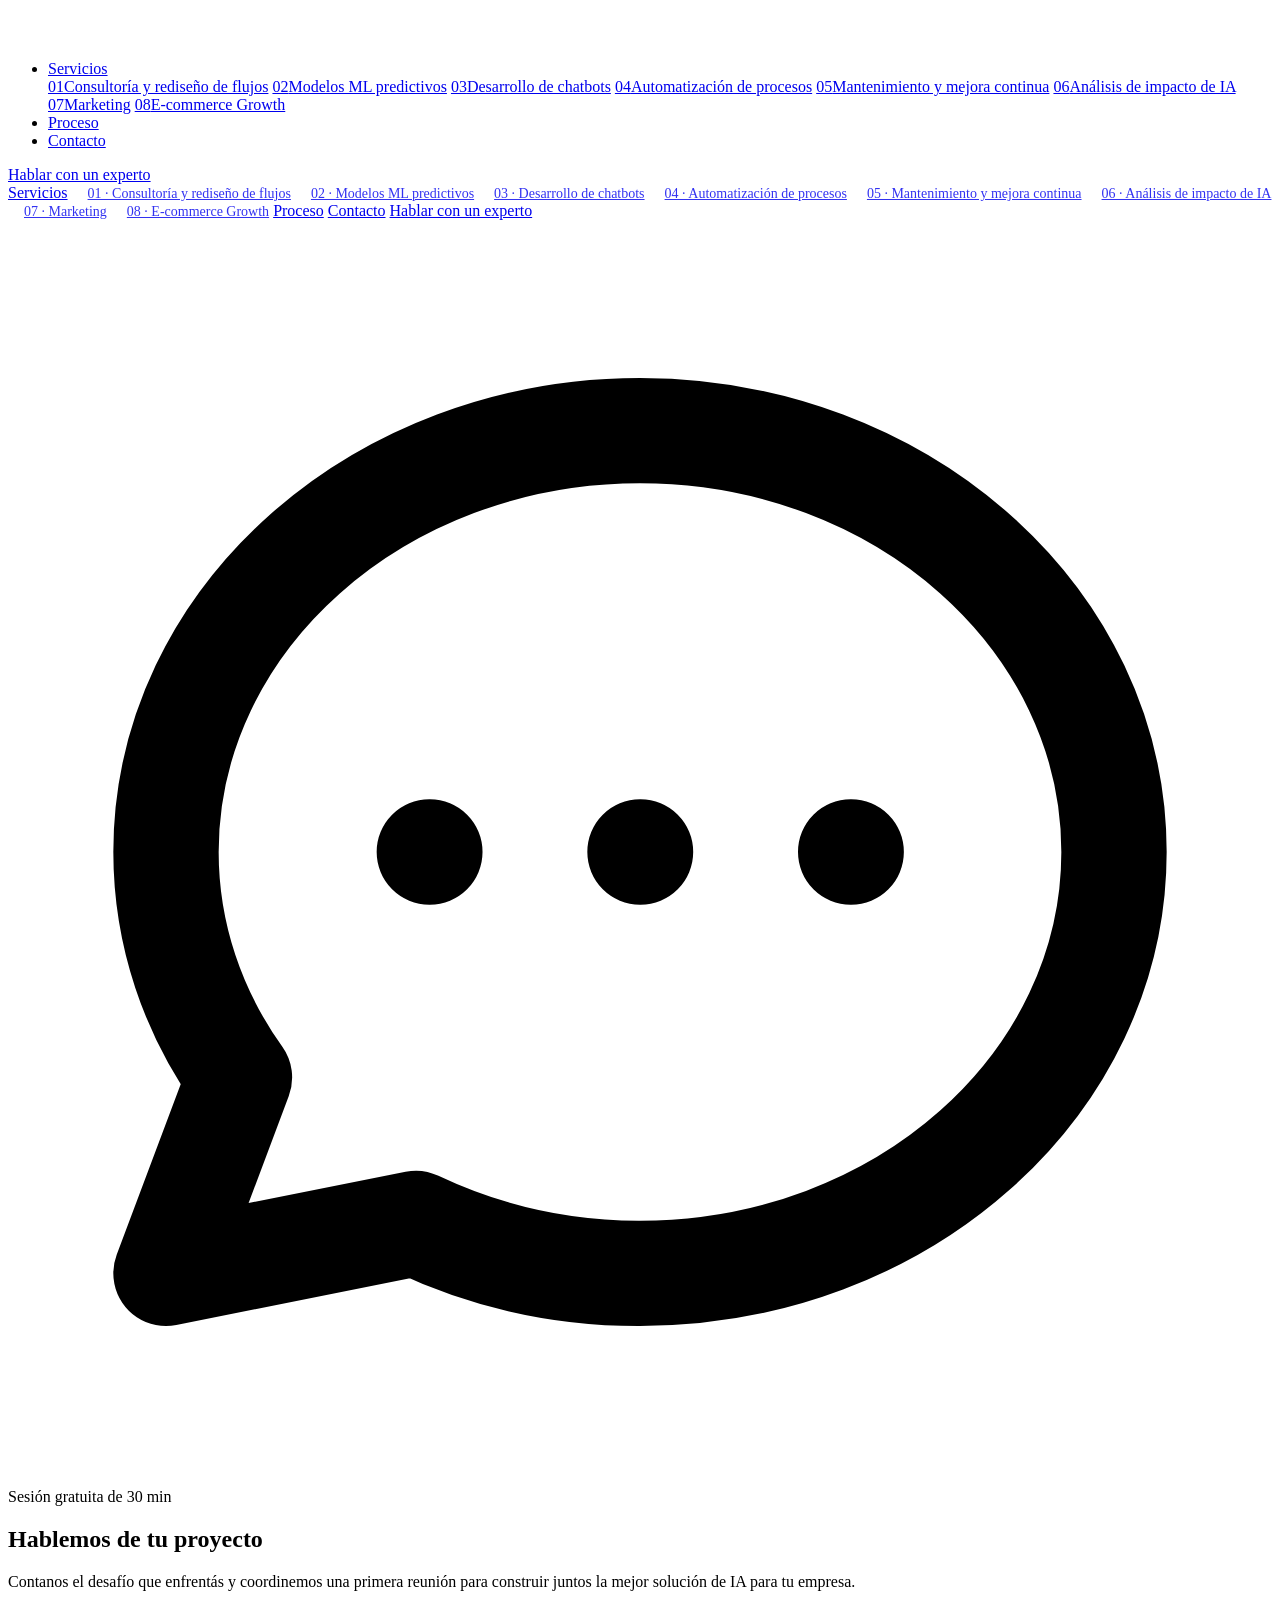
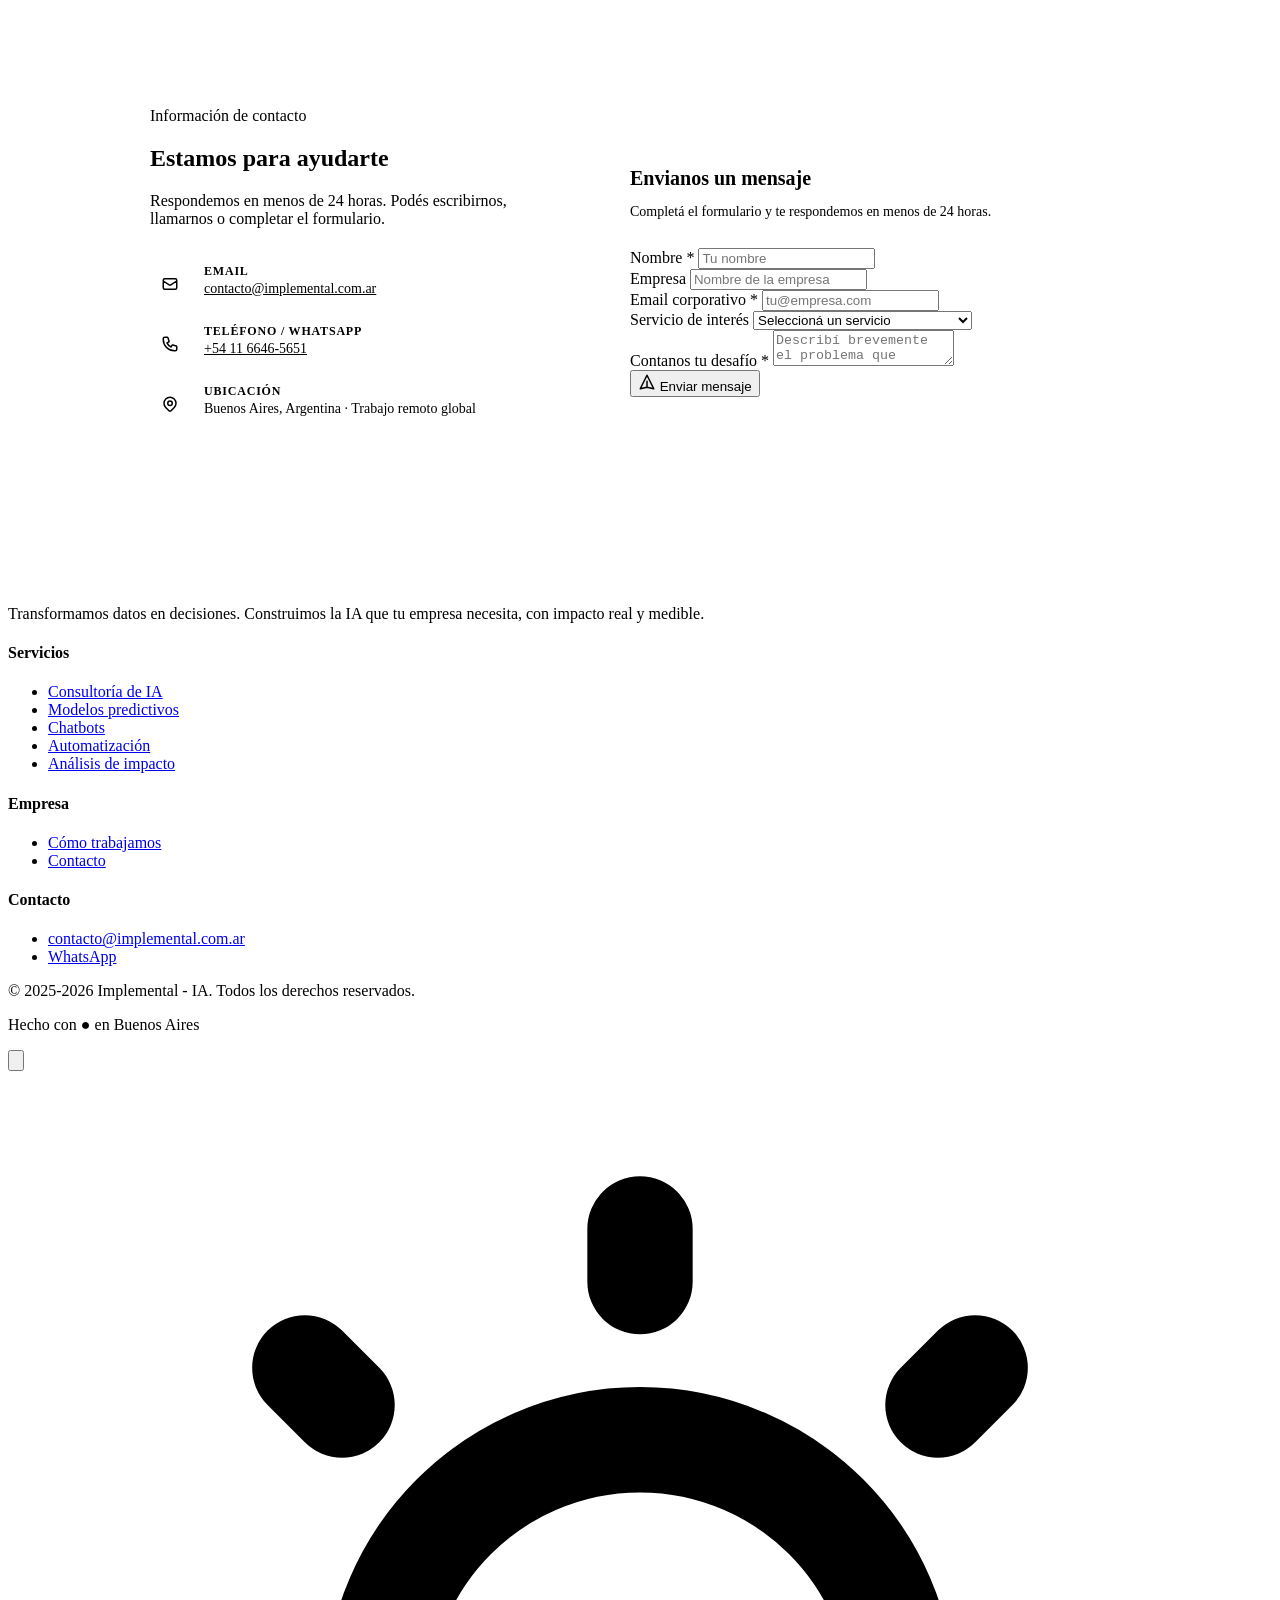
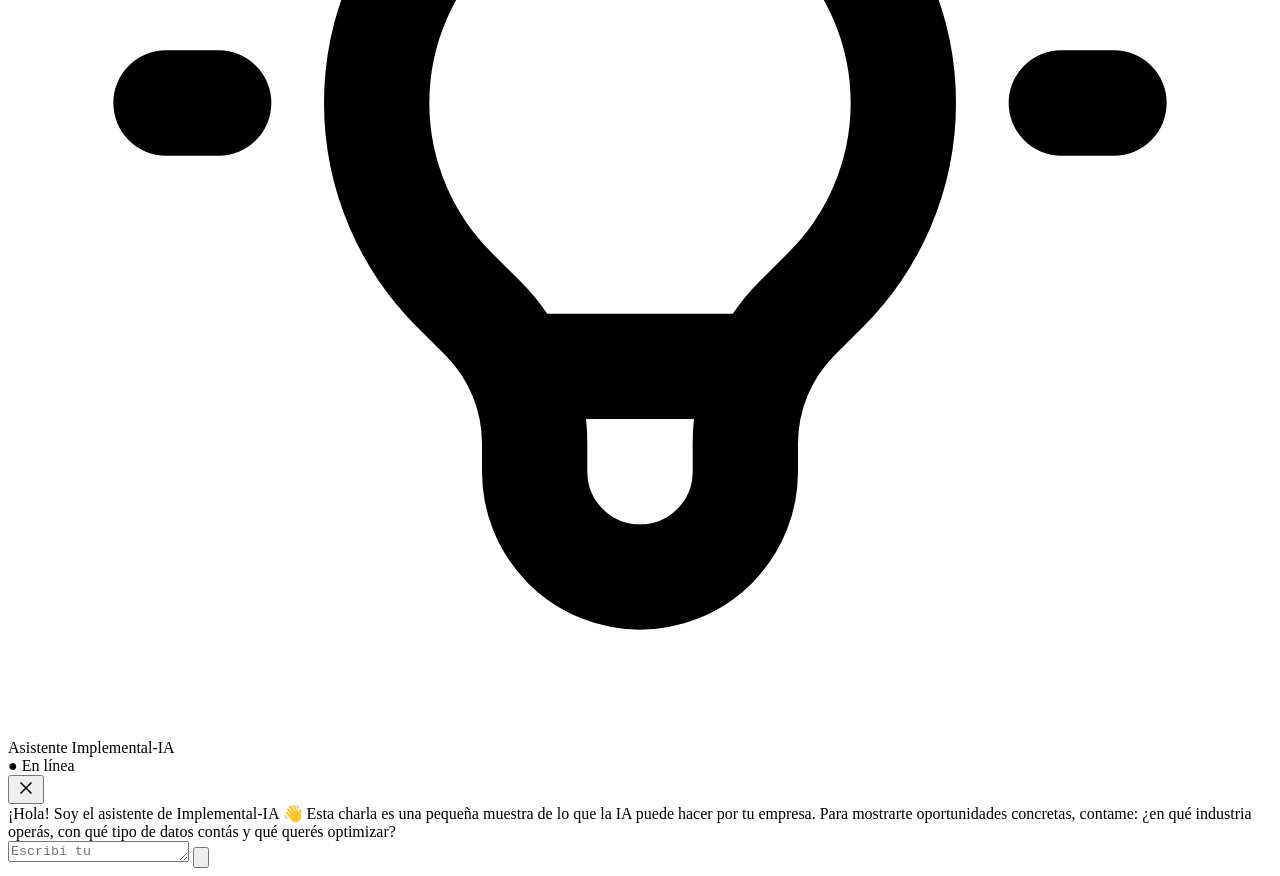
==== contacto.html @ 4bd50ece "chatbot: no reabrir automáticamente si el usuario ya lo cerró Usa sessionStorage para recordar que e" ====
<!DOCTYPE html>
<html lang="es">
<head>
  <meta charset="UTF-8" />
  <meta name="viewport" content="width=device-width, initial-scale=1.0" />
  <title>Contacto | Implemental - IA</title>

  <!-- SEO -->
  <meta name="description" content="Contactá a Implemental-IA para hablar sobre tu proyecto de inteligencia artificial. Email, WhatsApp y formulario de contacto. Buenos Aires, Argentina." />
  <meta name="robots" content="index, follow" />
  <link rel="canonical" href="https://implemental.com.ar/contacto" />

  <!-- Open Graph -->
  <meta property="og:type" content="website" />
  <meta property="og:url" content="https://implemental.com.ar/contacto" />
  <meta property="og:title" content="Hablemos de tu proyecto de IA — Implemental" />
  <meta property="og:description" content="Agendá una sesión gratuita de 30 minutos. Contanos tu desafío y construimos juntos la mejor solución de IA para tu empresa." />
  <meta property="og:locale" content="es_AR" />
  <meta property="og:site_name" content="Implemental IA" />

  <!-- Twitter Card -->
  <meta name="twitter:card" content="summary_large_image" />
  <meta name="twitter:title" content="Hablemos de tu proyecto de IA — Implemental" />
  <meta name="twitter:description" content="Agendá una sesión gratuita de 30 minutos con el equipo de Implemental-IA." />

  <!-- JSON-LD -->
  <script type="application/ld+json">
  {
    "@context": "https://schema.org",
    "@type": "ContactPage",
    "name": "Contacto — Implemental IA",
    "url": "https://implemental.com.ar/contacto",
    "description": "Página de contacto de Implemental IA. Sesión gratuita de diagnóstico de 30 minutos.",
    "isPartOf": {
      "@type": "WebSite",
      "name": "Implemental IA",
      "url": "https://implemental.com.ar"
    },
    "mainEntity": {
      "@type": "Organization",
      "name": "Implemental IA",
      "email": "contacto@implemental.com.ar",
      "telephone": "+54-11-6646-5651",
      "address": {
        "@type": "PostalAddress",
        "addressLocality": "Buenos Aires",
        "addressCountry": "AR"
      }
    }
  }
  </script>

  <!-- GA4 -->
  <script async src="https://www.googletagmanager.com/gtag/js?id=G-WNLGPR5VN7"></script>
  <script>
    window.dataLayer = window.dataLayer || [];
    function gtag(){dataLayer.push(arguments);}
    gtag('js', new Date());
    gtag('config', 'G-WNLGPR5VN7');
  </script>

  <link rel="preconnect" href="https://fonts.googleapis.com" />
  <link rel="preconnect" href="https://fonts.gstatic.com" crossorigin />
  <link href="https://fonts.googleapis.com/css2?family=Hanken+Grotesk:wght@300;400;500;600;700;800&display=swap" rel="stylesheet" />
  <link rel="stylesheet" href="styles.css" />

  <style>
    /* ─── Contact section ─── */
    .contact-section {
      padding: 100px 0;
      background: var(--bg-subtle);
    }
    .contact-inner {
      display: grid;
      grid-template-columns: 1fr 1.5fr;
      gap: 80px;
      align-items: start;
      max-width: 980px;
      margin: 0 auto;
    }

    /* Info side */
    .contact-info {}
    .contact-items {
      margin-top: 36px;
      display: flex;
      flex-direction: column;
      gap: 20px;
    }
    .contact-item {
      display: flex;
      align-items: flex-start;
      gap: 14px;
    }
    .contact-item-icon {
      width: 40px; height: 40px; min-width: 40px;
      border-radius: 10px;
      background: var(--violet-pale);
      display: flex; align-items: center; justify-content: center;
    }
    .contact-item-icon svg { width: 18px; height: 18px; color: var(--violet); }
    .contact-item-label {
      font-size: 12px;
      font-weight: 600;
      color: var(--gray-500);
      text-transform: uppercase;
      letter-spacing: .8px;
      margin-bottom: 2px;
    }
    .contact-item-val {
      font-size: 14px;
      font-weight: 500;
      color: var(--gray-700);
    }

    /* Form side */
    .contact-form {
      background: var(--white);
      border: 1px solid var(--gray-200);
      border-radius: 20px;
      padding: 40px;
      box-shadow: var(--shadow-sm);
    }
    .contact-form h3 {
      font-size: 20px;
      font-weight: 700;
      color: var(--gray-900);
      margin-bottom: 6px;
    }
    .contact-form .form-intro {
      font-size: 14px;
      color: var(--gray-500);
      margin-bottom: 28px;
    }

    @media (max-width: 900px) {
      .contact-inner {
        grid-template-columns: 1fr;
        gap: 48px;
      }
    }
  </style>
</head>
<body>

<!-- ══ NAV ══ -->
<nav id="navbar">
  <div class="container">
    <div class="nav-inner">
      <a href="index.html" class="logo">
        <img src="logo_implemental_oficial.svg" alt="Implemental - IA" style="height:32px;width:auto;filter:brightness(0) invert(1);" />
      </a>
      <ul class="nav-links">
        <li class="nav-item has-dropdown">
          <a href="servicios.html">Servicios</a>
          <div class="nav-dropdown">
            <a href="servicios/consultoria-flujos.html"><span class="dd-num">01</span>Consultoría y rediseño de flujos</a>
            <a href="servicios/modelos-predictivos.html"><span class="dd-num">02</span>Modelos ML predictivos</a>
            <a href="servicios/chatbots.html"><span class="dd-num">03</span>Desarrollo de chatbots</a>
            <a href="servicios/automatizacion.html"><span class="dd-num">04</span>Automatización de procesos</a>
            <a href="servicios/mantenimiento.html"><span class="dd-num">05</span>Mantenimiento y mejora continua</a>
            <a href="servicios/analisis-impacto.html"><span class="dd-num">06</span>Análisis de impacto de IA</a>
            <a href="servicios/marketing.html"><span class="dd-num">07</span>Marketing</a>
            <a href="servicios/ecommerce-growth.html"><span class="dd-num">08</span>E-commerce Growth</a>
          </div>
        </li>
        <li><a href="proceso.html">Proceso</a></li>
        <li><a href="contacto.html" class="active">Contacto</a></li>
      </ul>
      <div class="nav-cta">
        <a href="contacto.html" class="btn btn-primary btn-sm">Hablar con un experto</a>
      </div>
      <div class="hamburger" id="hamburger" onclick="toggleMenu()">
        <span></span><span></span><span></span>
      </div>
    </div>
  </div>
</nav>

<!-- Mobile menu -->
<div class="mobile-menu" id="mobileMenu" onclick="closeMenu(event)">
  <div class="mobile-menu-panel">
    <a href="servicios.html" onclick="closeMenuDirect()">Servicios</a>
    <a href="servicios/consultoria-flujos.html" onclick="closeMenuDirect()" style="font-size:14px;padding-left:16px;opacity:.8;">01 · Consultoría y rediseño de flujos</a>
    <a href="servicios/modelos-predictivos.html" onclick="closeMenuDirect()" style="font-size:14px;padding-left:16px;opacity:.8;">02 · Modelos ML predictivos</a>
    <a href="servicios/chatbots.html" onclick="closeMenuDirect()" style="font-size:14px;padding-left:16px;opacity:.8;">03 · Desarrollo de chatbots</a>
    <a href="servicios/automatizacion.html" onclick="closeMenuDirect()" style="font-size:14px;padding-left:16px;opacity:.8;">04 · Automatización de procesos</a>
    <a href="servicios/mantenimiento.html" onclick="closeMenuDirect()" style="font-size:14px;padding-left:16px;opacity:.8;">05 · Mantenimiento y mejora continua</a>
    <a href="servicios/analisis-impacto.html" onclick="closeMenuDirect()" style="font-size:14px;padding-left:16px;opacity:.8;">06 · Análisis de impacto de IA</a>
    <a href="servicios/marketing.html" onclick="closeMenuDirect()" style="font-size:14px;padding-left:16px;opacity:.8;">07 · Marketing</a>
    <a href="servicios/ecommerce-growth.html" onclick="closeMenuDirect()" style="font-size:14px;padding-left:16px;opacity:.8;">08 · E-commerce Growth</a>
    <a href="proceso.html" onclick="closeMenuDirect()">Proceso</a>
    <a href="contacto.html" class="active" onclick="closeMenuDirect()">Contacto</a>
    <a href="contacto.html" class="btn btn-primary" onclick="closeMenuDirect()" style="justify-content:center;margin-top:16px;">Hablar con un experto</a>
  </div>
</div>

<!-- ══ PAGE HERO ══ -->
<section class="page-hero" style="min-height:50vh;">
  <div class="page-hero-bg"></div>
  <div class="container">
    <div class="page-hero-content">
      <span class="badge">
        <svg fill="none" stroke="currentColor" stroke-width="2" viewBox="0 0 24 24" aria-hidden="true"><path stroke-linecap="round" stroke-linejoin="round" d="M8 12h.01M12 12h.01M16 12h.01M21 12c0 4.418-4.03 8-9 8a9.863 9.863 0 01-4.255-.949L3 20l1.395-3.72C3.512 15.042 3 13.574 3 12c0-4.418 4.03-8 9-8s9 3.582 9 8z"/></svg>
        Sesión gratuita de 30 min
      </span>
      <h1>Hablemos de tu proyecto</h1>
      <p>Contanos el desafío que enfrentás y coordinemos una primera reunión para construir juntos la mejor solución de IA para tu empresa.</p>
    </div>
  </div>
</section>

<!-- ══ CONTACT SECTION ══ -->
<section class="contact-section">
  <div class="container">
    <div class="contact-inner">

      <!-- Info -->
      <div class="contact-info">
        <span class="section-label reveal">Información de contacto</span>
        <h2 class="section-title reveal">Estamos para ayudarte</h2>
        <p class="section-sub reveal">Respondemos en menos de 24 horas. Podés escribirnos, llamarnos o completar el formulario.</p>

        <div class="contact-items">
          <div class="contact-item reveal">
            <div class="contact-item-icon">
              <svg fill="none" stroke="currentColor" stroke-width="2" viewBox="0 0 24 24" aria-hidden="true"><path stroke-linecap="round" stroke-linejoin="round" d="M3 8l7.89 5.26a2 2 0 002.22 0L21 8M5 19h14a2 2 0 002-2V7a2 2 0 00-2-2H5a2 2 0 00-2 2v10a2 2 0 002 2z"/></svg>
            </div>
            <div>
              <div class="contact-item-label">Email</div>
              <div class="contact-item-val"><a href="mailto:contacto@implemental.com.ar" style="color:inherit;">contacto@implemental.com.ar</a></div>
            </div>
          </div>

          <div class="contact-item reveal">
            <div class="contact-item-icon">
              <svg fill="none" stroke="currentColor" stroke-width="2" viewBox="0 0 24 24" aria-hidden="true"><path stroke-linecap="round" stroke-linejoin="round" d="M3 5a2 2 0 012-2h3.28a1 1 0 01.948.684l1.498 4.493a1 1 0 01-.502 1.21l-2.257 1.13a11.042 11.042 0 005.516 5.516l1.13-2.257a1 1 0 011.21-.502l4.493 1.498a1 1 0 01.684.949V19a2 2 0 01-2 2h-1C9.716 21 3 14.284 3 6V5z"/></svg>
            </div>
            <div>
              <div class="contact-item-label">Teléfono / WhatsApp</div>
              <div class="contact-item-val"><a href="https://wa.me/5491166465651" target="_blank" rel="noopener noreferrer" style="color:inherit;">+54 11 6646-5651</a></div>
            </div>
          </div>

          <div class="contact-item reveal">
            <div class="contact-item-icon">
              <svg fill="none" stroke="currentColor" stroke-width="2" viewBox="0 0 24 24" aria-hidden="true"><path stroke-linecap="round" stroke-linejoin="round" d="M17.657 16.657L13.414 20.9a1.998 1.998 0 01-2.827 0l-4.244-4.243a8 8 0 1111.314 0z"/><path stroke-linecap="round" stroke-linejoin="round" d="M15 11a3 3 0 11-6 0 3 3 0 016 0z"/></svg>
            </div>
            <div>
              <div class="contact-item-label">Ubicación</div>
              <div class="contact-item-val">Buenos Aires, Argentina · Trabajo remoto global</div>
            </div>
          </div>
        </div>
      </div>

      <!-- Form -->
      <form id="contact-form" class="contact-form reveal" name="contacto" data-netlify="true" netlify-honeypot="bot-field" onsubmit="handleSubmit(event)">
        <input type="hidden" name="form-name" value="contacto" />
        <input type="hidden" name="bot-field" />
        <input type="hidden" name="chat_historial" id="chat_historial" />
        <input type="hidden" name="como_nos_encontro" id="como_nos_encontro" />

        <h3>Envianos un mensaje</h3>
        <p class="form-intro">Completá el formulario y te respondemos en menos de 24 horas.</p>

        <div class="form-row">
          <div class="form-group">
            <label for="nombre">Nombre <span aria-hidden="true" style="color:var(--violet);">*</span></label>
            <input type="text" id="nombre" name="nombre" placeholder="Tu nombre" required aria-required="true" autocomplete="name" />
          </div>
          <div class="form-group">
            <label for="empresa">Empresa</label>
            <input type="text" id="empresa" name="empresa" placeholder="Nombre de la empresa" autocomplete="organization" />
          </div>
        </div>
        <div class="form-group">
          <label for="email">Email corporativo <span aria-hidden="true" style="color:var(--violet);">*</span></label>
          <input type="email" id="email" name="email" placeholder="tu@empresa.com" required aria-required="true" autocomplete="email" />
        </div>
        <div class="form-group">
          <label for="servicio">Servicio de interés</label>
          <select id="servicio" name="servicio" autocomplete="off">
            <option value="" disabled selected>Seleccioná un servicio</option>
            <option>Consultoría y rediseño de flujos</option>
            <option>Modelos ML predictivos</option>
            <option>Desarrollo de chatbots</option>
            <option>Automatización de procesos</option>
            <option>Mantenimiento y mejora continua</option>
            <option>Análisis de impacto de IA</option>
            <option>No sé, necesito orientación</option>
          </select>
        </div>
        <div class="form-group">
          <label for="mensaje">Contanos tu desafío <span aria-hidden="true" style="color:var(--violet);">*</span></label>
          <textarea id="mensaje" name="mensaje" placeholder="Describí brevemente el problema que querés resolver con IA..." required aria-required="true"></textarea>
        </div>
        <button type="submit" class="btn btn-primary form-submit">
          <svg width="18" height="18" fill="none" stroke="currentColor" stroke-width="2" viewBox="0 0 24 24" aria-hidden="true"><path stroke-linecap="round" stroke-linejoin="round" d="M12 19l9 2-9-18-9 18 9-2zm0 0v-8"/></svg>
          Enviar mensaje
        </button>
      </form>

    </div>
  </div>
</section>

<!-- ══ FOOTER ══ -->
<footer>
  <div class="container">
    <div class="footer-inner">
      <div class="footer-brand">
        <a href="index.html" class="logo">
          <img src="logo_implemental_oficial.svg" alt="Implemental - IA" style="height:48px;width:auto;filter:brightness(0) invert(1);" />
        </a>
        <p>Transformamos datos en decisiones. Construimos la IA que tu empresa necesita, con impacto real y medible.</p>
      </div>
      <div class="footer-col">
        <h4>Servicios</h4>
        <ul>
          <li><a href="servicios.html">Consultoría de IA</a></li>
          <li><a href="servicios.html">Modelos predictivos</a></li>
          <li><a href="servicios.html">Chatbots</a></li>
          <li><a href="servicios.html">Automatización</a></li>
          <li><a href="servicios.html">Análisis de impacto</a></li>
        </ul>
      </div>
      <div class="footer-col">
        <h4>Empresa</h4>
        <ul>
          <li><a href="proceso.html">Cómo trabajamos</a></li>
          <li><a href="contacto.html">Contacto</a></li>
        </ul>
      </div>
      <div class="footer-col">
        <h4>Contacto</h4>
        <ul>
          <li><a href="mailto:contacto@implemental.com.ar">contacto@implemental.com.ar</a></li>
          <li><a href="https://wa.me/5491166465651" target="_blank" rel="noopener noreferrer">WhatsApp</a></li>
        </ul>
      </div>
    </div>
    <div class="footer-bottom">
      <p>&copy; 2025-2026 Implemental - IA. Todos los derechos reservados.</p>
      <p>Hecho con <span class="green-dot">&#9679;</span> en Buenos Aires</p>
    </div>
  </div>
</footer>

<!-- ══ CHATBOT ══ -->
<button id="chat-btn" aria-label="Abrir chat">
  <svg fill="none" stroke="currentColor" stroke-width="2" viewBox="0 0 24 24" aria-hidden="true">
    <path stroke-linecap="round" stroke-linejoin="round" d="M8 10h.01M12 10h.01M16 10h.01M21 12c0 4.418-4.03 8-9 8a9.863 9.863 0 01-4.255-.949L3 20l1.395-3.72C3.512 15.042 3 13.574 3 12c0-4.418 4.03-8 9-8s9 3.582 9 8z"/>
  </svg>
</button>

<div id="chat-window">
  <div id="chat-header">
    <div class="chat-avatar">
      <svg fill="none" stroke="currentColor" stroke-width="2" viewBox="0 0 24 24" aria-hidden="true">
        <path stroke-linecap="round" stroke-linejoin="round" d="M9.663 17h4.673M12 3v1m6.364 1.636l-.707.707M21 12h-1M4 12H3m3.343-5.657l-.707-.707m2.828 9.9a5 5 0 117.072 0l-.548.547A3.374 3.374 0 0014 18.469V19a2 2 0 11-4 0v-.531c0-.895-.356-1.754-.988-2.386l-.548-.547z"/>
      </svg>
    </div>
    <div class="chat-info">
      <div class="chat-name">Asistente Implemental-IA</div>
      <div class="chat-status">● En línea</div>
    </div>
    <button id="chat-close" aria-label="Cerrar chat">
      <svg width="20" height="20" fill="none" stroke="currentColor" stroke-width="2" viewBox="0 0 24 24" aria-hidden="true">
        <path stroke-linecap="round" stroke-linejoin="round" d="M6 18L18 6M6 6l12 12"/>
      </svg>
    </button>
  </div>
  <div id="chat-messages">
    <div class="chat-msg bot">¡Hola! Soy el asistente de Implemental-IA 👋 Esta charla es una pequeña muestra de lo que la IA puede hacer por tu empresa. Para mostrarte oportunidades concretas, contame: ¿en qué industria operás, con qué tipo de datos contás y qué querés optimizar?</div>
  </div>
  <div id="chat-input-row">
    <textarea id="chat-input" placeholder="Escribí tu consulta..." autocomplete="off" rows="1"></textarea>
    <button id="chat-send" aria-label="Enviar">
      <svg fill="none" stroke="currentColor" stroke-width="2" viewBox="0 0 24 24" aria-hidden="true">
        <path stroke-linecap="round" stroke-linejoin="round" d="M12 19l9 2-9-18-9 18 9-2zm0 0v-8"/>
      </svg>
    </button>
  </div>
</div>

<!-- ══ JS ══ -->
<script>
  const navbar = document.getElementById('navbar');
  window.addEventListener('scroll', () => {
    navbar.classList.toggle('scrolled', window.scrollY > 20);
  });

  const revealEls = document.querySelectorAll('.reveal');
  const observer = new IntersectionObserver((entries) => {
    entries.forEach((entry, i) => {
      if (entry.isIntersecting) {
        setTimeout(() => entry.target.classList.add('visible'), i * 60);
        observer.unobserve(entry.target);
      }
    });
  }, { threshold: 0.1, rootMargin: '0px 0px -40px 0px' });
  revealEls.forEach(el => observer.observe(el));

  function toggleMenu() {
    document.getElementById('mobileMenu').classList.toggle('open');
  }
  function closeMenu(e) {
    if (e.target === document.getElementById('mobileMenu')) {
      document.getElementById('mobileMenu').classList.remove('open');
    }
  }
  function closeMenuDirect() {
    document.getElementById('mobileMenu').classList.remove('open');
  }

  function gaEvent(name, params) {
    if (typeof gtag !== 'undefined') gtag('event', name, params || {});
  }

  document.querySelectorAll('a[href*="wa.me"]').forEach(el => {
    el.addEventListener('click', () => gaEvent('whatsapp_click', { location: el.closest('section')?.id || 'page' }));
  });
  document.querySelectorAll('a[href^="mailto"]').forEach(el => {
    el.addEventListener('click', () => gaEvent('email_click'));
  });

  // Capturar referrer
  document.getElementById('como_nos_encontro').value = document.referrer || 'Acceso directo';

  // Form submit
  async function handleSubmit(e) {
    e.preventDefault();
    const btn = e.target.querySelector('button[type="submit"]');

    // Incluir historial del chat
    if (typeof chatHistory !== 'undefined' && chatHistory.length > 0) {
      const historialTexto = chatHistory.map(m =>
        (m.role === 'user' ? 'Usuario: ' : 'Bot: ') + m.content
      ).join('\n');
      document.getElementById('chat_historial').value = historialTexto;
    } else {
      document.getElementById('chat_historial').value = 'No hubo conversación con el chatbot.';
    }

    const formData = new FormData(e.target);

    try {
      await fetch('/', { method: 'POST', headers: { 'Content-Type': 'application/x-www-form-urlencoded' },
        body: new URLSearchParams(formData).toString() });

      btn.textContent = '¡Mensaje enviado!';
      btn.style.background = 'var(--green)';
      btn.style.boxShadow = '0 4px 16px rgba(16,185,129,.35)';
      e.target.reset();

      gaEvent('form_submit', {
        servicio: formData.get('servicio') || 'no especificado',
        chatbot_usado: chatHistory && chatHistory.length > 0,
        mensajes_chat: chatHistory ? Math.floor(chatHistory.length / 2) : 0
      });

      setTimeout(() => {
        btn.innerHTML = `<svg width="18" height="18" fill="none" stroke="currentColor" stroke-width="2" viewBox="0 0 24 24" aria-hidden="true"><path stroke-linecap="round" stroke-linejoin="round" d="M12 19l9 2-9-18-9 18 9-2zm0 0v-8"/></svg> Enviar mensaje`;
        btn.style.background = '';
        btn.style.boxShadow = '';
      }, 3000);
    } catch {
      btn.textContent = 'Error al enviar. Intentá de nuevo.';
      setTimeout(() => {
        btn.innerHTML = `<svg width="18" height="18" fill="none" stroke="currentColor" stroke-width="2" viewBox="0 0 24 24" aria-hidden="true"><path stroke-linecap="round" stroke-linejoin="round" d="M12 19l9 2-9-18-9 18 9-2zm0 0v-8"/></svg> Enviar mensaje`;
      }, 3000);
    }
  }

  // Chatbot
  const chatBtn = document.getElementById('chat-btn');
  const chatWindow = document.getElementById('chat-window');
  const chatClose = document.getElementById('chat-close');
  const chatInput = document.getElementById('chat-input');
  const chatSend = document.getElementById('chat-send');
  const chatMessages = document.getElementById('chat-messages');

  let chatHistory = [];
  let chatMessageCount = 0;
  let chatOpened = false;

  setTimeout(() => {
    chatWindow.classList.add('open');
    if (!chatOpened) {
      chatOpened = true;
      gaEvent('chatbot_auto_open');
    }
  }, 1200);

  chatBtn.addEventListener('click', () => {
    const isOpening = !chatWindow.classList.contains('open');
    chatWindow.classList.toggle('open');
    if (isOpening && !chatOpened) {
      chatOpened = true;
      gaEvent('chatbot_open', { method: 'button' });
    }
  });
  chatClose.addEventListener('click', () => {
    chatWindow.classList.remove('open');
    sessionStorage.setItem('chatClosed', '1');
    gaEvent('chatbot_close', { messages_sent: chatMessageCount });
  });

  chatInput.addEventListener('input', () => {
    chatInput.style.height = 'auto';
    chatInput.style.height = Math.min(chatInput.scrollHeight, 120) + 'px';
  });
  chatInput.addEventListener('keydown', (e) => {
    if (e.key === 'Enter' && !e.shiftKey) { e.preventDefault(); sendMessage(); }
  });
  chatSend.addEventListener('click', sendMessage);

  function addMsg(text, role) {
    const div = document.createElement('div');
    div.className = 'chat-msg ' + role;
    div.textContent = text;
    chatMessages.appendChild(div);
    chatMessages.scrollTop = chatMessages.scrollHeight;
    return div;
  }

  function showTyping() {
    const div = document.createElement('div');
    div.className = 'chat-msg bot chat-typing';
    div.innerHTML = '<span></span><span></span><span></span>';
    chatMessages.appendChild(div);
    chatMessages.scrollTop = chatMessages.scrollHeight;
    return div;
  }

  async function sendMessage() {
    const text = chatInput.value.trim();
    if (!text) return;
    chatInput.value = '';
    chatInput.style.height = 'auto';
    chatInput.disabled = true;
    chatSend.disabled = true;

    addMsg(text, 'user');
    chatHistory.push({ role: 'user', content: text });
    chatMessageCount++;
    gaEvent('chatbot_message_sent', { message_number: chatMessageCount });

    const typing = showTyping();

    try {
      const res = await fetch('/.netlify/functions/chat', {
        method: 'POST',
        headers: { 'Content-Type': 'application/json' },
        body: JSON.stringify({ messages: chatHistory }),
      });
      const data = await res.json();
      typing.remove();
      const reply = data.message || 'Hubo un error, intenta de nuevo.';
      addMsg(reply, 'bot');
      chatHistory.push({ role: 'assistant', content: reply });
      if (chatMessageCount >= 4) {
        gaEvent('chatbot_handoff', { messages_sent: chatMessageCount });
      }
    } catch {
      typing.remove();
      addMsg('Error de conexión. Intenta de nuevo.', 'bot');
    }

    chatInput.disabled = false;
    chatSend.disabled = false;
    chatInput.focus();
  }
</script>

</body>
</html>
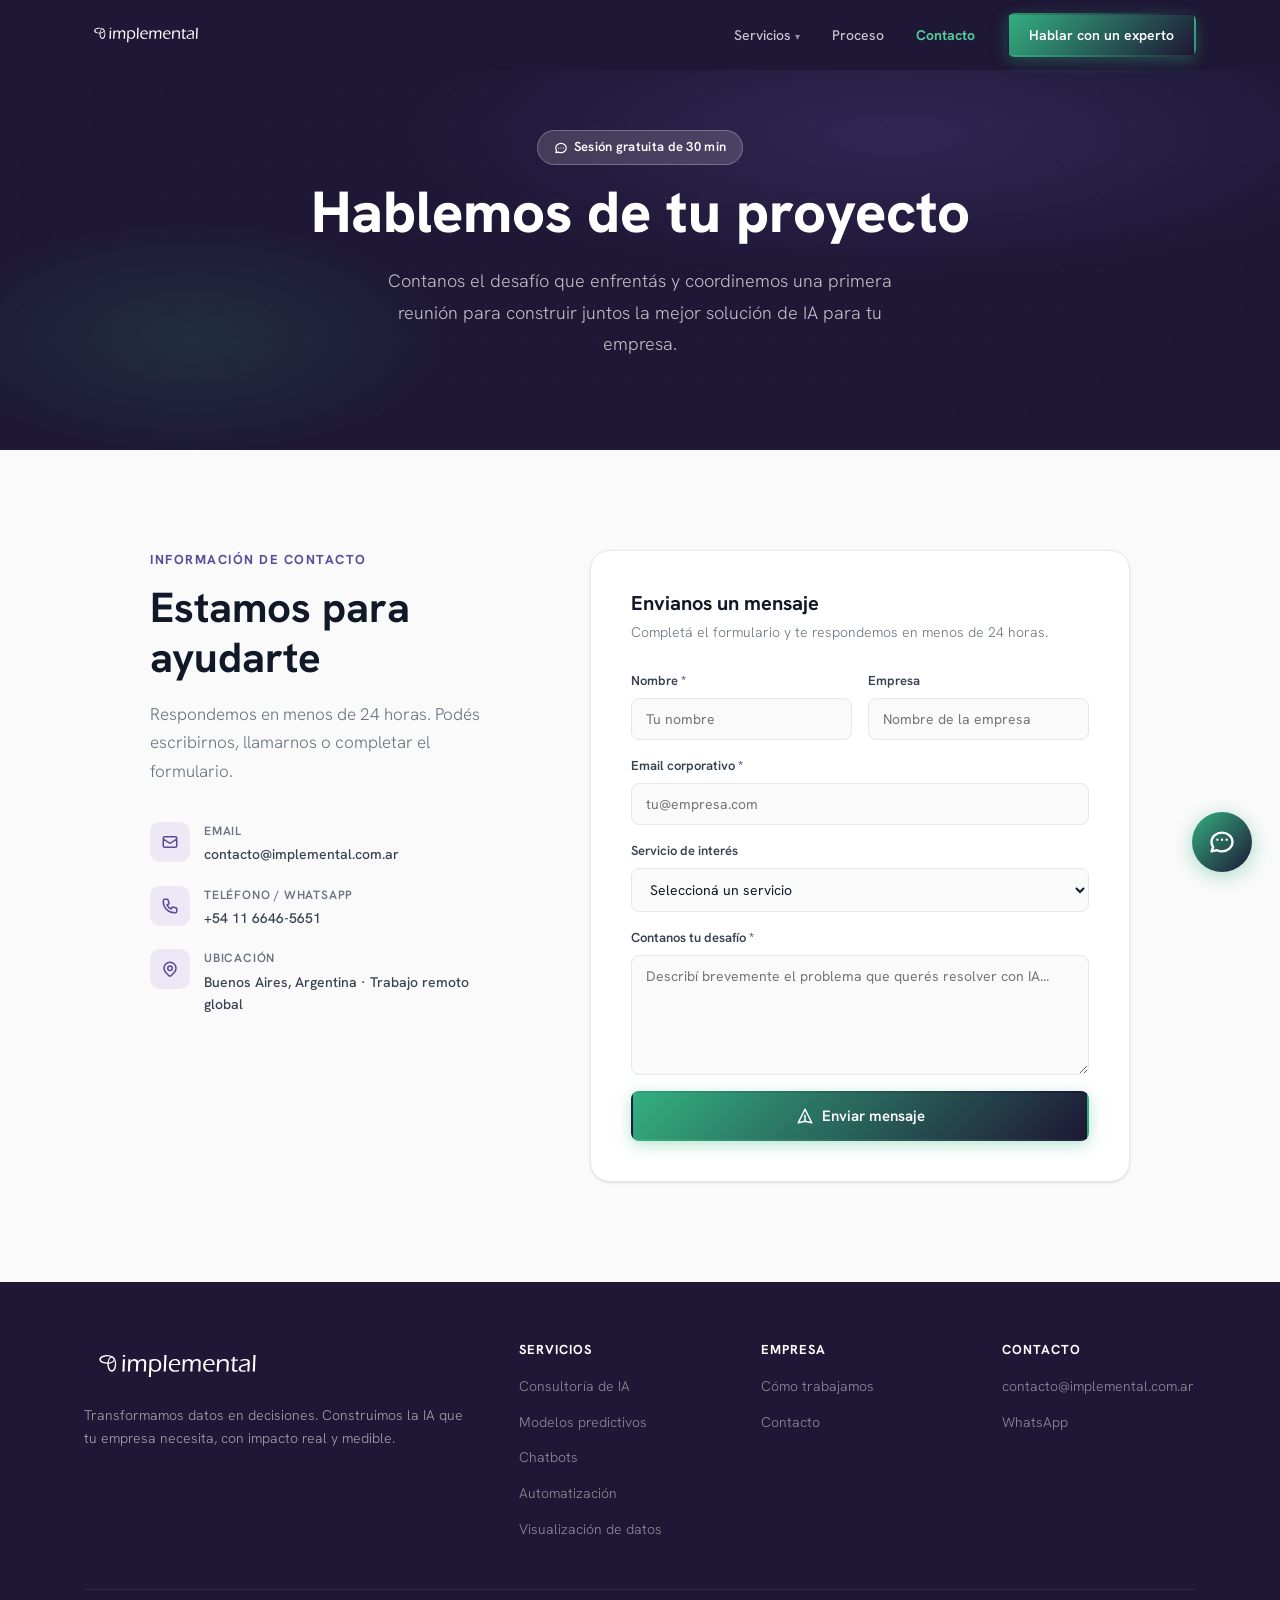
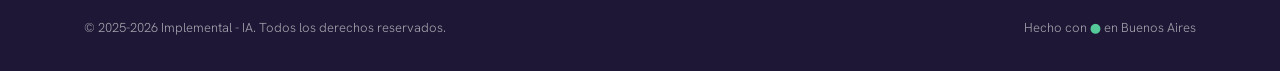
==== commit a1a39d61: "Add Agentes service (09), update Marketing with benchmark/KPIs, add Process step 5" ====
--- a/contacto.html
+++ b/contacto.html
@@ -159,9 +159,10 @@
             <a href="servicios/chatbots.html"><span class="dd-num">03</span>Desarrollo de chatbots</a>
             <a href="servicios/automatizacion.html"><span class="dd-num">04</span>Automatización de procesos</a>
             <a href="servicios/mantenimiento.html"><span class="dd-num">05</span>Mantenimiento y mejora continua</a>
-            <a href="servicios/analisis-impacto.html"><span class="dd-num">06</span>Análisis de impacto de IA</a>
+            <a href="servicios/visualizacion-datos.html"><span class="dd-num">06</span>Visualización de datos</a>
             <a href="servicios/marketing.html"><span class="dd-num">07</span>Marketing</a>
             <a href="servicios/ecommerce-growth.html"><span class="dd-num">08</span>E-commerce Growth</a>
+            <a href="servicios/agentes.html"><span class="dd-num">09</span>Configuración y entrenamiento de Agentes</a>
           </div>
         </li>
         <li><a href="proceso.html">Proceso</a></li>
@@ -186,9 +187,10 @@
     <a href="servicios/chatbots.html" onclick="closeMenuDirect()" style="font-size:14px;padding-left:16px;opacity:.8;">03 · Desarrollo de chatbots</a>
     <a href="servicios/automatizacion.html" onclick="closeMenuDirect()" style="font-size:14px;padding-left:16px;opacity:.8;">04 · Automatización de procesos</a>
     <a href="servicios/mantenimiento.html" onclick="closeMenuDirect()" style="font-size:14px;padding-left:16px;opacity:.8;">05 · Mantenimiento y mejora continua</a>
-    <a href="servicios/analisis-impacto.html" onclick="closeMenuDirect()" style="font-size:14px;padding-left:16px;opacity:.8;">06 · Análisis de impacto de IA</a>
+    <a href="servicios/visualizacion-datos.html" onclick="closeMenuDirect()" style="font-size:14px;padding-left:16px;opacity:.8;">06 · Visualización de datos</a>
     <a href="servicios/marketing.html" onclick="closeMenuDirect()" style="font-size:14px;padding-left:16px;opacity:.8;">07 · Marketing</a>
     <a href="servicios/ecommerce-growth.html" onclick="closeMenuDirect()" style="font-size:14px;padding-left:16px;opacity:.8;">08 · E-commerce Growth</a>
+    <a href="servicios/agentes.html" onclick="closeMenuDirect()" style="font-size:14px;padding-left:16px;opacity:.8;">09 · Configuración y entrenamiento de Agentes</a>
     <a href="proceso.html" onclick="closeMenuDirect()">Proceso</a>
     <a href="contacto.html" class="active" onclick="closeMenuDirect()">Contacto</a>
     <a href="contacto.html" class="btn btn-primary" onclick="closeMenuDirect()" style="justify-content:center;margin-top:16px;">Hablar con un experto</a>
@@ -287,7 +289,7 @@
             <option>Desarrollo de chatbots</option>
             <option>Automatización de procesos</option>
             <option>Mantenimiento y mejora continua</option>
-            <option>Análisis de impacto de IA</option>
+            <option>Visualización de datos</option>
             <option>No sé, necesito orientación</option>
           </select>
         </div>
@@ -322,7 +324,7 @@
           <li><a href="servicios.html">Modelos predictivos</a></li>
           <li><a href="servicios.html">Chatbots</a></li>
           <li><a href="servicios.html">Automatización</a></li>
-          <li><a href="servicios.html">Análisis de impacto</a></li>
+          <li><a href="servicios.html">Visualización de datos</a></li>
         </ul>
       </div>
       <div class="footer-col">
--- a/styles.css
+++ b/styles.css
@@ -0,0 +1,833 @@
+/* ════════════════════════════════════════════════════════════
+   Implemental-IA — Shared Stylesheet
+   ════════════════════════════════════════════════════════════ */
+
+/* ─── Reset ─── */
+*, *::before, *::after { box-sizing: border-box; margin: 0; padding: 0; }
+
+/* ─── Variables ─── */
+:root {
+  --violet:       #5A4A99;
+  --violet-light: #7A6AB9;
+  --violet-dark:  #1E1735;
+  --violet-pale:  #EDE8F5;
+  --green:        #33AF7F;
+  --green-light:  #55C99A;
+  --green-pale:   #D0F0E4;
+  --dark:         #1E1735;
+  --dark-mid:     #1E1735;
+  --gray-900:     #111827;
+  --gray-700:     #374151;
+  --gray-500:     #6B7280;
+  --gray-200:     #E5E7EB;
+  --gray-100:     #F3F4F6;
+  --white:        #FFFFFF;
+  --bg-subtle:    #FAFAFA;
+  --shadow-sm:    0 1px 3px rgba(90,74,153,.08), 0 1px 2px rgba(0,0,0,.06);
+  --shadow-md:    0 4px 20px rgba(90,74,153,.12), 0 2px 8px rgba(0,0,0,.08);
+  --shadow-lg:    0 20px 60px rgba(90,74,153,.15), 0 8px 24px rgba(0,0,0,.1);
+  --radius:       14px;
+  --radius-sm:    8px;
+}
+
+html { scroll-behavior: smooth; }
+
+body {
+  font-family: 'Hanken Grotesk', system-ui, sans-serif;
+  font-weight: 300;
+  background: var(--white);
+  color: var(--gray-700);
+  line-height: 1.6;
+  overflow-x: hidden;
+}
+
+h1, h2, h3, h4 {
+  font-family: 'Hanken Grotesk', system-ui, sans-serif;
+  font-weight: 800;
+  color: var(--gray-900);
+  line-height: 1.2;
+}
+
+a { text-decoration: none; color: inherit; }
+img { max-width: 100%; display: block; }
+
+.container {
+  max-width: 1160px;
+  margin: 0 auto;
+  padding: 0 24px;
+}
+
+/* ─── Utilities ─── */
+.badge {
+  display: inline-flex;
+  align-items: center;
+  gap: 6px;
+  background: rgba(255,255,255,.15);
+  color: #fff;
+  font-size: 13px;
+  font-weight: 600;
+  padding: 6px 16px;
+  border-radius: 100px;
+  letter-spacing: .3px;
+  border: 1px solid rgba(255,255,255,.25);
+}
+.badge svg { width: 14px; height: 14px; }
+
+.badge-light {
+  display: inline-flex;
+  align-items: center;
+  gap: 6px;
+  background: var(--violet-pale);
+  color: var(--violet-dark);
+  font-size: 13px;
+  font-weight: 600;
+  padding: 5px 14px;
+  border-radius: 100px;
+  letter-spacing: .3px;
+}
+
+.section-label {
+  display: block;
+  font-size: 13px;
+  font-weight: 700;
+  text-transform: uppercase;
+  letter-spacing: 1.5px;
+  color: var(--violet);
+  margin-bottom: 12px;
+}
+.section-label-light {
+  display: block;
+  font-size: 13px;
+  font-weight: 700;
+  text-transform: uppercase;
+  letter-spacing: 1.5px;
+  color: var(--green-light);
+  margin-bottom: 12px;
+}
+.section-title {
+  font-size: clamp(28px, 4vw, 42px);
+  font-weight: 700;
+  color: var(--gray-900);
+  margin-top: 8px;
+  margin-bottom: 16px;
+}
+.section-title-white {
+  font-size: clamp(28px, 4vw, 42px);
+  font-weight: 700;
+  color: var(--white);
+  margin-top: 8px;
+  margin-bottom: 16px;
+}
+.section-sub {
+  font-size: 17px;
+  color: var(--gray-500);
+  max-width: 580px;
+  line-height: 1.7;
+}
+.section-sub-white {
+  font-size: 17px;
+  color: rgba(255,255,255,.7);
+  max-width: 580px;
+  line-height: 1.7;
+}
+
+/* ─── Buttons ─── */
+.btn {
+  display: inline-flex;
+  align-items: center;
+  gap: 8px;
+  font-family: 'Hanken Grotesk', sans-serif;
+  font-weight: 600;
+  font-size: 15px;
+  padding: 13px 28px;
+  border-radius: var(--radius-sm);
+  cursor: pointer;
+  transition: all .22s ease;
+  border: 2px solid transparent;
+  white-space: nowrap;
+}
+.btn-sm {
+  font-size: 14px;
+  padding: 9px 20px;
+}
+.btn-primary {
+  background: linear-gradient(-45deg, #1E1735, #33AF7F);
+  color: var(--white);
+  box-shadow: 0 4px 16px rgba(51,175,127,.35);
+}
+.btn-primary:hover {
+  background: linear-gradient(-45deg, #111020, #28956a);
+  transform: translateY(-2px);
+  box-shadow: 0 8px 24px rgba(51,175,127,.45);
+}
+.btn-outline {
+  border-color: var(--violet);
+  color: var(--violet);
+  background: transparent;
+}
+.btn-outline:hover {
+  background: var(--violet-pale);
+  transform: translateY(-2px);
+}
+.btn-ghost {
+  border-color: rgba(255,255,255,.4);
+  color: rgba(255,255,255,.9);
+  background: transparent;
+}
+.btn-ghost:hover {
+  background: rgba(255,255,255,.12);
+  border-color: rgba(255,255,255,.7);
+  transform: translateY(-2px);
+}
+.btn-white {
+  background: var(--white);
+  color: var(--violet);
+  box-shadow: var(--shadow-md);
+  border-color: transparent;
+}
+.btn-white:hover {
+  transform: translateY(-2px);
+  box-shadow: var(--shadow-lg);
+}
+
+/* ─── NAV ─── */
+#navbar {
+  position: fixed;
+  top: 0; left: 0; right: 0;
+  z-index: 1000;
+  background: var(--dark);
+  transition: background .3s, box-shadow .3s;
+}
+#navbar.scrolled {
+  background: var(--dark);
+  box-shadow: 0 1px 0 rgba(255,255,255,.08);
+}
+.nav-inner {
+  display: flex;
+  align-items: center;
+  justify-content: space-between;
+  height: 70px;
+  gap: 32px;
+}
+.logo {
+  display: flex;
+  align-items: center;
+  gap: 10px;
+  font-family: 'Hanken Grotesk', sans-serif;
+  font-weight: 700;
+  font-size: 20px;
+  color: var(--white);
+  flex-shrink: 0;
+}
+.nav-links {
+  display: flex;
+  align-items: center;
+  gap: 32px;
+  list-style: none;
+  margin-left: auto;
+}
+.nav-links a {
+  font-size: 14px;
+  font-weight: 500;
+  color: rgba(255,255,255,.75);
+  transition: color .2s;
+}
+.nav-links a:hover { color: var(--white); }
+.nav-links a.active {
+  color: var(--green-light);
+  font-weight: 700;
+}
+.nav-cta { display: flex; align-items: center; gap: 12px; flex-shrink: 0; }
+
+.hamburger {
+  display: none;
+  flex-direction: column;
+  gap: 5px;
+  cursor: pointer;
+  padding: 4px;
+}
+.hamburger span {
+  display: block;
+  width: 24px; height: 2px;
+  background: rgba(255,255,255,.85);
+  border-radius: 2px;
+  transition: all .3s;
+}
+
+/* ─── DARK HERO (full viewport) ─── */
+.hero-dark {
+  position: relative;
+  min-height: 100vh;
+  display: flex;
+  align-items: center;
+  justify-content: center;
+  padding: 120px 0 80px;
+  overflow: hidden;
+  background: var(--dark);
+}
+.hero-dark-bg {
+  position: absolute;
+  inset: 0;
+  background:
+    radial-gradient(ellipse 60% 50% at 70% 30%, rgba(90,74,153,.35) 0%, transparent 65%),
+    radial-gradient(ellipse 40% 40% at 10% 80%, rgba(51,175,127,.18) 0%, transparent 60%);
+}
+.hero-dark-bg::before {
+  content: '';
+  position: absolute;
+  inset: 0;
+  background-image: radial-gradient(circle, rgba(255,255,255,.06) 1px, transparent 1px);
+  background-size: 36px 36px;
+  mask-image: radial-gradient(ellipse 80% 80% at 50% 50%, black 30%, transparent 100%);
+}
+
+/* ─── PAGE HERO (~60vh) ─── */
+.page-hero {
+  position: relative;
+  min-height: 60vh;
+  display: flex;
+  align-items: center;
+  justify-content: center;
+  padding: 120px 0 80px;
+  overflow: hidden;
+  background: var(--dark);
+}
+.page-hero-bg {
+  position: absolute;
+  inset: 0;
+  background:
+    radial-gradient(ellipse 60% 50% at 70% 30%, rgba(90,74,153,.3) 0%, transparent 65%),
+    radial-gradient(ellipse 35% 45% at 15% 75%, rgba(51,175,127,.15) 0%, transparent 60%);
+}
+.page-hero-bg::before {
+  content: '';
+  position: absolute;
+  inset: 0;
+  background-image: radial-gradient(circle, rgba(255,255,255,.05) 1px, transparent 1px);
+  background-size: 36px 36px;
+  mask-image: radial-gradient(ellipse 80% 80% at 50% 50%, black 20%, transparent 100%);
+}
+.page-hero-content {
+  position: relative;
+  z-index: 1;
+  text-align: center;
+  max-width: 700px;
+  margin: 0 auto;
+}
+.page-hero h1 {
+  font-size: clamp(36px, 5vw, 58px);
+  font-weight: 800;
+  color: var(--white);
+  line-height: 1.1;
+  margin-top: 16px;
+  margin-bottom: 20px;
+}
+.page-hero p {
+  font-size: 18px;
+  color: rgba(255,255,255,.72);
+  line-height: 1.75;
+  max-width: 520px;
+  margin: 0 auto;
+}
+
+/* ─── SERVICE CARDS ─── */
+.services-grid {
+  display: grid;
+  grid-template-columns: repeat(3, 1fr);
+  gap: 24px;
+}
+.service-card {
+  background: var(--white);
+  border: 1px solid var(--gray-200);
+  border-radius: var(--radius);
+  padding: 32px 28px;
+  transition: all .3s ease;
+  position: relative;
+  overflow: hidden;
+  cursor: default;
+}
+.service-card::before {
+  content: '';
+  position: absolute;
+  inset: 0;
+  background: linear-gradient(135deg, var(--violet-pale), transparent);
+  opacity: 0;
+  transition: opacity .3s;
+}
+.service-card:hover {
+  border-color: var(--violet-light);
+  transform: translateY(-6px);
+  box-shadow: var(--shadow-lg);
+}
+.service-card:hover::before { opacity: 1; }
+.service-icon {
+  width: 52px; height: 52px;
+  border-radius: 12px;
+  background: var(--violet-pale);
+  display: flex; align-items: center; justify-content: center;
+  margin-bottom: 20px;
+  position: relative;
+  transition: background .3s;
+}
+.service-card:hover .service-icon { background: var(--violet); }
+.service-icon svg {
+  width: 26px; height: 26px;
+  color: var(--violet);
+  transition: color .3s;
+}
+.service-card:hover .service-icon svg { color: var(--white); }
+.service-title {
+  font-size: 18px;
+  font-weight: 700;
+  color: var(--gray-900);
+  margin-bottom: 10px;
+  position: relative;
+}
+.service-desc {
+  font-size: 14px;
+  color: var(--gray-500);
+  line-height: 1.7;
+  position: relative;
+}
+.service-num {
+  position: absolute;
+  top: 20px; right: 24px;
+  font-family: 'Hanken Grotesk', sans-serif;
+  font-size: 48px;
+  font-weight: 800;
+  color: var(--gray-100);
+  line-height: 1;
+  transition: color .3s;
+  z-index: 0;
+}
+.service-card:hover .service-num { color: var(--violet-pale); }
+
+/* ─── PROCESS STEPS ─── */
+.process-steps {
+  display: flex;
+  flex-direction: column;
+  gap: 0;
+  text-align: left;
+  width: 100%;
+  margin-top: 40px;
+}
+.step {
+  display: flex;
+  gap: 20px;
+  padding: 24px 0;
+  position: relative;
+}
+.step:not(:last-child)::after {
+  content: '';
+  position: absolute;
+  left: 20px;
+  top: 60px;
+  bottom: 0;
+  width: 2px;
+  background: rgba(255,255,255,.15);
+}
+.step-num {
+  width: 40px; height: 40px;
+  min-width: 40px;
+  border-radius: 50%;
+  background: rgba(255,255,255,.12);
+  color: var(--green-light);
+  font-family: 'Hanken Grotesk', sans-serif;
+  font-weight: 700;
+  font-size: 15px;
+  display: flex; align-items: center; justify-content: center;
+  z-index: 1;
+  transition: all .3s;
+  border: 1px solid rgba(255,255,255,.2);
+}
+.step:hover .step-num {
+  background: var(--green);
+  color: var(--white);
+  border-color: var(--green);
+}
+.step-title {
+  font-size: 17px;
+  font-weight: 700;
+  color: var(--white);
+  margin-bottom: 6px;
+}
+.step-desc { font-size: 14px; color: rgba(255,255,255,.65); line-height: 1.65; }
+
+/* Light variant steps */
+.steps-light .step:not(:last-child)::after {
+  background: var(--gray-200);
+}
+.steps-light .step-num {
+  background: var(--violet-pale);
+  color: var(--violet);
+  border: 1px solid var(--violet-pale);
+}
+.steps-light .step:hover .step-num {
+  background: var(--violet);
+  color: var(--white);
+  border-color: var(--violet);
+}
+.steps-light .step-title { color: var(--gray-900); }
+.steps-light .step-desc { color: var(--gray-500); }
+
+/* ─── CTA BANNER ─── */
+.cta-banner { padding: 80px 0; }
+.cta-inner {
+  background: linear-gradient(-45deg, #1E1735, #33AF7F);
+  border-radius: 24px;
+  padding: 64px;
+  display: flex;
+  align-items: center;
+  justify-content: space-between;
+  gap: 40px;
+  position: relative;
+  overflow: hidden;
+}
+.cta-inner::before {
+  content: '';
+  position: absolute;
+  width: 400px; height: 400px;
+  border-radius: 50%;
+  background: radial-gradient(circle, rgba(255,255,255,.08), transparent);
+  right: -100px; top: -100px;
+}
+.cta-inner::after {
+  content: '';
+  position: absolute;
+  width: 200px; height: 200px;
+  border-radius: 50%;
+  background: radial-gradient(circle, rgba(51,175,127,.25), transparent);
+  left: 40%; bottom: -60px;
+}
+.cta-text { position: relative; z-index: 1; }
+.cta-title {
+  font-size: clamp(24px, 3.5vw, 36px);
+  font-weight: 700;
+  color: var(--white);
+  margin-bottom: 12px;
+}
+.cta-desc { font-size: 16px; color: rgba(255,255,255,.75); max-width: 440px; }
+.cta-actions { position: relative; z-index: 1; display: flex; gap: 12px; flex-wrap: wrap; }
+
+/* ─── FOOTER ─── */
+footer {
+  background: var(--dark);
+  color: rgba(255,255,255,.6);
+  padding: 60px 0 32px;
+}
+.footer-inner {
+  display: grid;
+  grid-template-columns: 2fr 1fr 1fr 1fr;
+  gap: 48px;
+  margin-bottom: 48px;
+}
+.footer-brand .logo { color: var(--white); margin-bottom: 14px; }
+.footer-brand p { font-size: 14px; line-height: 1.65; }
+.footer-col h4 {
+  font-size: 13px;
+  font-weight: 700;
+  color: var(--white);
+  text-transform: uppercase;
+  letter-spacing: 1px;
+  margin-bottom: 16px;
+}
+.footer-col ul { list-style: none; display: flex; flex-direction: column; gap: 10px; }
+.footer-col ul a {
+  font-size: 14px;
+  color: rgba(255,255,255,.5);
+  transition: color .2s;
+}
+.footer-col ul a:hover { color: var(--white); }
+.footer-bottom {
+  border-top: 1px solid rgba(255,255,255,.08);
+  padding-top: 28px;
+  display: flex;
+  align-items: center;
+  justify-content: space-between;
+}
+.footer-bottom p { font-size: 13px; }
+.footer-bottom .green-dot { color: var(--green-light); }
+
+/* ─── REVEAL ANIMATIONS ─── */
+.reveal {
+  opacity: 0;
+  transform: translateY(30px);
+  transition: opacity .6s ease, transform .6s ease;
+}
+.reveal.visible {
+  opacity: 1;
+  transform: translateY(0);
+}
+
+/* ─── MOBILE MENU ─── */
+.mobile-menu {
+  display: none;
+  position: fixed;
+  inset: 0;
+  background: rgba(0,0,0,.6);
+  z-index: 999;
+}
+.mobile-menu.open { display: block; }
+.mobile-menu-panel {
+  position: absolute;
+  top: 0; right: 0;
+  width: 280px; height: 100%;
+  background: var(--dark);
+  padding: 80px 32px 32px;
+  display: flex;
+  flex-direction: column;
+  gap: 8px;
+  transform: translateX(100%);
+  transition: transform .3s ease;
+}
+.mobile-menu.open .mobile-menu-panel { transform: translateX(0); }
+.mobile-menu-panel a {
+  font-size: 17px;
+  font-weight: 500;
+  color: rgba(255,255,255,.85);
+  padding: 12px 0;
+  border-bottom: 1px solid rgba(255,255,255,.08);
+  transition: color .2s;
+}
+.mobile-menu-panel a:hover { color: var(--green-light); }
+.mobile-menu-panel a.active { color: var(--green-light); font-weight: 700; }
+
+/* ─── FORM STYLES ─── */
+.form-row { display: grid; grid-template-columns: 1fr 1fr; gap: 16px; }
+.form-group { display: flex; flex-direction: column; gap: 6px; margin-bottom: 16px; }
+.form-group label {
+  font-size: 13px;
+  font-weight: 600;
+  color: var(--gray-700);
+}
+.form-group input,
+.form-group select,
+.form-group textarea {
+  font-family: 'Hanken Grotesk', sans-serif;
+  font-size: 14px;
+  color: var(--gray-900);
+  background: var(--bg-subtle);
+  border: 1.5px solid var(--gray-200);
+  border-radius: var(--radius-sm);
+  padding: 11px 14px;
+  outline: none;
+  transition: border-color .2s, box-shadow .2s;
+  resize: vertical;
+}
+.form-group input:focus,
+.form-group select:focus,
+.form-group textarea:focus {
+  border-color: var(--violet);
+  box-shadow: 0 0 0 3px rgba(90,74,153,.12);
+}
+.form-group textarea { min-height: 120px; }
+.form-group input:invalid:not(:placeholder-shown),
+.form-group textarea:invalid:not(:placeholder-shown) {
+  border-color: #EF4444;
+}
+.form-group input:valid:not(:placeholder-shown),
+.form-group textarea:valid:not(:placeholder-shown) {
+  border-color: var(--green);
+}
+.form-submit { width: 100%; justify-content: center; }
+
+/* ─── RESPONSIVE ─── */
+@media (max-width: 900px) {
+  .nav-links { display: none; }
+  .nav-cta { display: none; }
+  .hamburger { display: flex; }
+
+  .services-grid { grid-template-columns: 1fr 1fr; }
+
+  .footer-inner { grid-template-columns: 1fr 1fr; gap: 32px; }
+
+  .cta-inner {
+    flex-direction: column;
+    text-align: center;
+    padding: 40px 24px;
+  }
+  .cta-actions { justify-content: center; }
+}
+
+@media (max-width: 600px) {
+  .services-grid { grid-template-columns: 1fr; }
+  .form-row { grid-template-columns: 1fr; }
+  .footer-inner { grid-template-columns: 1fr; }
+  .footer-bottom { flex-direction: column; gap: 10px; text-align: center; }
+}
+
+/* ─── REDUCED MOTION ─── */
+@media (prefers-reduced-motion: reduce) {
+  *, *::before, *::after {
+    animation-duration: 0.01ms !important;
+    animation-iteration-count: 1 !important;
+    transition-duration: 0.01ms !important;
+    scroll-behavior: auto !important;
+  }
+  html { scroll-behavior: auto; }
+  .reveal {
+    opacity: 1;
+    transform: none;
+    transition: none;
+  }
+  .btn:hover,
+  .btn-primary:hover,
+  .btn-outline:hover,
+  .btn-ghost:hover,
+  .btn-white:hover {
+    transform: none;
+  }
+}
+
+/* ─── Nav dropdown ─── */
+.nav-item { position: relative; }
+.nav-dropdown {
+  position: absolute;
+  top: calc(100% + 8px);
+  left: 50%;
+  transform: translateX(-50%);
+  background: #1E1735;
+  border: 1px solid rgba(90,74,153,0.3);
+  border-radius: 12px;
+  padding: 8px;
+  min-width: 280px;
+  opacity: 0;
+  visibility: hidden;
+  transform: translateX(-50%) translateY(-8px);
+  transition: opacity 0.2s ease, transform 0.2s ease, visibility 0.2s;
+  z-index: 200;
+  box-shadow: 0 20px 60px rgba(0,0,0,0.4);
+}
+.nav-item:hover .nav-dropdown {
+  opacity: 1;
+  visibility: visible;
+  transform: translateX(-50%) translateY(0);
+}
+.nav-dropdown a {
+  display: flex;
+  align-items: center;
+  gap: 10px;
+  padding: 10px 14px;
+  border-radius: 8px;
+  font-size: 14px;
+  color: rgba(255,255,255,0.8);
+  transition: background 0.15s, color 0.15s;
+  white-space: nowrap;
+}
+.nav-dropdown a:hover {
+  background: rgba(90,74,153,0.3);
+  color: #55C99A;
+}
+.nav-dropdown a .dd-num {
+  font-size: 11px;
+  font-weight: 700;
+  color: #33AF7F;
+  min-width: 20px;
+}
+/* Arrow indicator on "Servicios" link */
+.has-dropdown > a::after {
+  content: '▾';
+  font-size: 10px;
+  margin-left: 4px;
+  opacity: 0.7;
+}
+
+/* ─── Clickable service card arrow ─── */
+.service-card-link {
+  text-decoration: none;
+  color: inherit;
+  display: block;
+}
+.service-card-arrow {
+  display: inline-block;
+  margin-top: 14px;
+  font-size: 15px;
+  font-weight: 600;
+  color: var(--violet);
+  opacity: 0;
+  transform: translateX(-6px);
+  transition: opacity 0.2s ease, transform 0.2s ease, color 0.2s;
+  position: relative;
+}
+.service-card-link:hover .service-card-arrow {
+  opacity: 1;
+  transform: translateX(0);
+  color: var(--green);
+}
+
+/* ─── CHATBOT ─── */
+#chat-btn {
+  position: fixed; bottom: 28px; right: 28px; z-index: 9999;
+  width: 60px; height: 60px; border-radius: 50%; border: none; cursor: pointer;
+  background: linear-gradient(-45deg, #1E1735, #33AF7F);
+  box-shadow: 0 4px 20px rgba(51,175,127,0.4);
+  display: flex; align-items: center; justify-content: center;
+  transition: transform .2s, box-shadow .2s;
+}
+#chat-btn:hover { transform: scale(1.08); box-shadow: 0 6px 28px rgba(51,175,127,0.5); }
+#chat-btn svg { width: 28px; height: 28px; color: #fff; }
+
+#chat-window {
+  position: fixed; bottom: 100px; right: 28px; z-index: 9998;
+  width: 360px; max-width: calc(100vw - 40px);
+  background: #fff; border-radius: 16px;
+  box-shadow: 0 8px 40px rgba(0,0,0,0.15);
+  display: none; flex-direction: column; overflow: hidden;
+  font-family: 'Hanken Grotesk', sans-serif;
+}
+#chat-window.open { display: flex; }
+
+#chat-header {
+  background: linear-gradient(-45deg, #1E1735, #33AF7F);
+  color: #fff; padding: 16px 18px;
+  display: flex; align-items: center; gap: 10px;
+}
+#chat-header .chat-avatar {
+  width: 36px; height: 36px; border-radius: 50%;
+  background: rgba(255,255,255,0.2);
+  display: flex; align-items: center; justify-content: center;
+}
+#chat-header .chat-avatar svg { width: 20px; height: 20px; }
+#chat-header .chat-info { flex: 1; }
+#chat-header .chat-name { font-weight: 700; font-size: 15px; }
+#chat-header .chat-status { font-size: 12px; opacity: .8; }
+#chat-close { background: none; border: none; cursor: pointer; color: #fff; opacity: .8; }
+#chat-close:hover { opacity: 1; }
+
+#chat-messages {
+  flex: 1; overflow-y: auto; padding: 16px;
+  display: flex; flex-direction: column; gap: 10px;
+  min-height: 280px; max-height: 380px;
+  background: #f9f9fb;
+}
+.chat-msg { max-width: 82%; padding: 10px 14px; border-radius: 12px; font-size: 14px; line-height: 1.5; }
+.chat-msg.bot { background: #fff; border: 1px solid #e5e7eb; align-self: flex-start; color: #111827; border-bottom-left-radius: 4px; }
+.chat-msg.user { background: linear-gradient(-45deg, #1E1735, #33AF7F); color: #fff; align-self: flex-end; border-bottom-right-radius: 4px; }
+.chat-typing { display: flex; gap: 4px; align-items: center; padding: 10px 14px; }
+.chat-typing span { width: 7px; height: 7px; border-radius: 50%; background: #33AF7F; animation: typing .9s infinite; }
+.chat-typing span:nth-child(2) { animation-delay: .2s; }
+.chat-typing span:nth-child(3) { animation-delay: .4s; }
+@keyframes typing { 0%,60%,100% { transform: translateY(0); } 30% { transform: translateY(-6px); } }
+
+#chat-input-row {
+  display: flex; gap: 8px; padding: 12px 14px;
+  border-top: 1px solid #e5e7eb; background: #fff;
+  align-items: flex-end;
+}
+#chat-input {
+  flex: 1; border: 1px solid #e5e7eb; border-radius: 12px;
+  padding: 10px 14px; font-size: 14px; outline: none;
+  font-family: 'Hanken Grotesk', sans-serif;
+  transition: border-color .2s;
+  resize: none; min-height: 44px; max-height: 120px;
+  line-height: 1.5; overflow-y: auto;
+}
+#chat-input:focus { border-color: #33AF7F; }
+#chat-send {
+  background: linear-gradient(-45deg, #1E1735, #33AF7F);
+  border: none; border-radius: 50%; width: 38px; height: 38px;
+  cursor: pointer; display: flex; align-items: center; justify-content: center;
+  flex-shrink: 0; transition: transform .15s;
+}
+#chat-send:hover { transform: scale(1.08); }
+#chat-send svg { width: 17px; height: 17px; color: #fff; }
